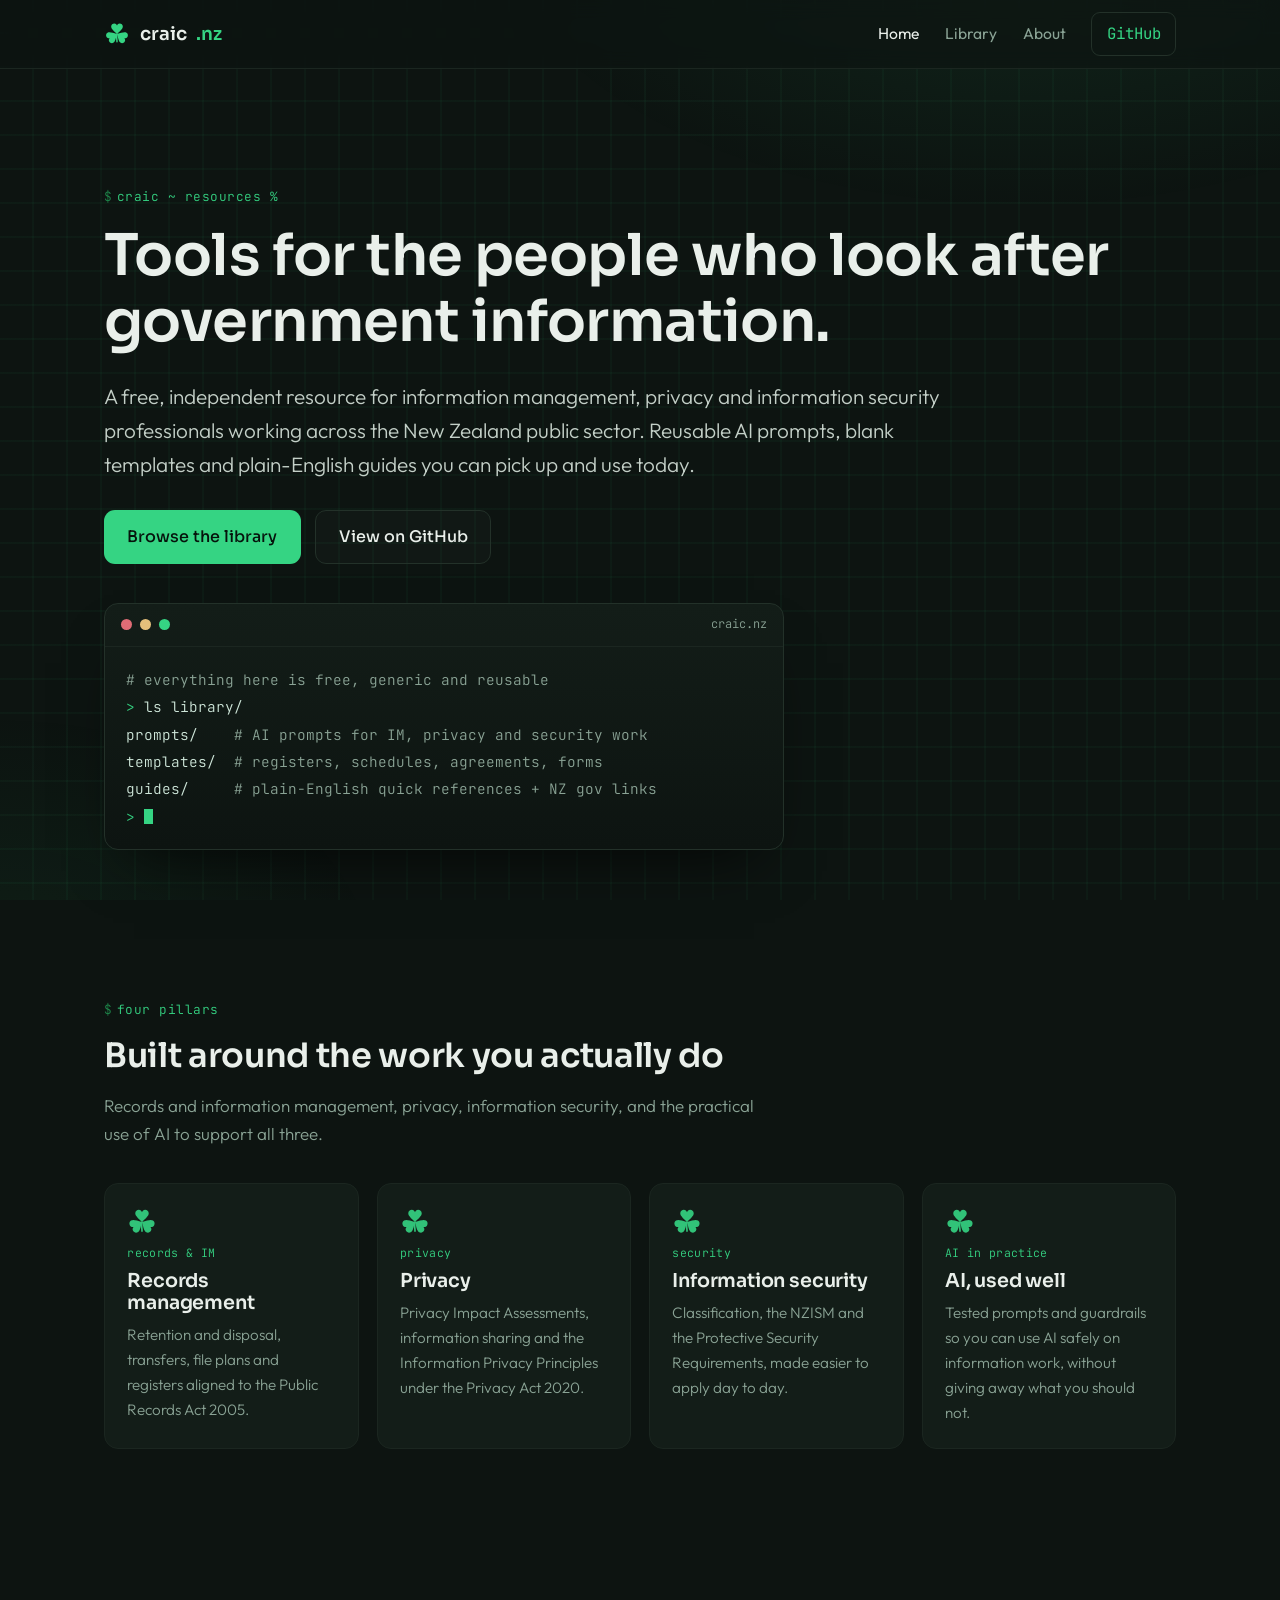
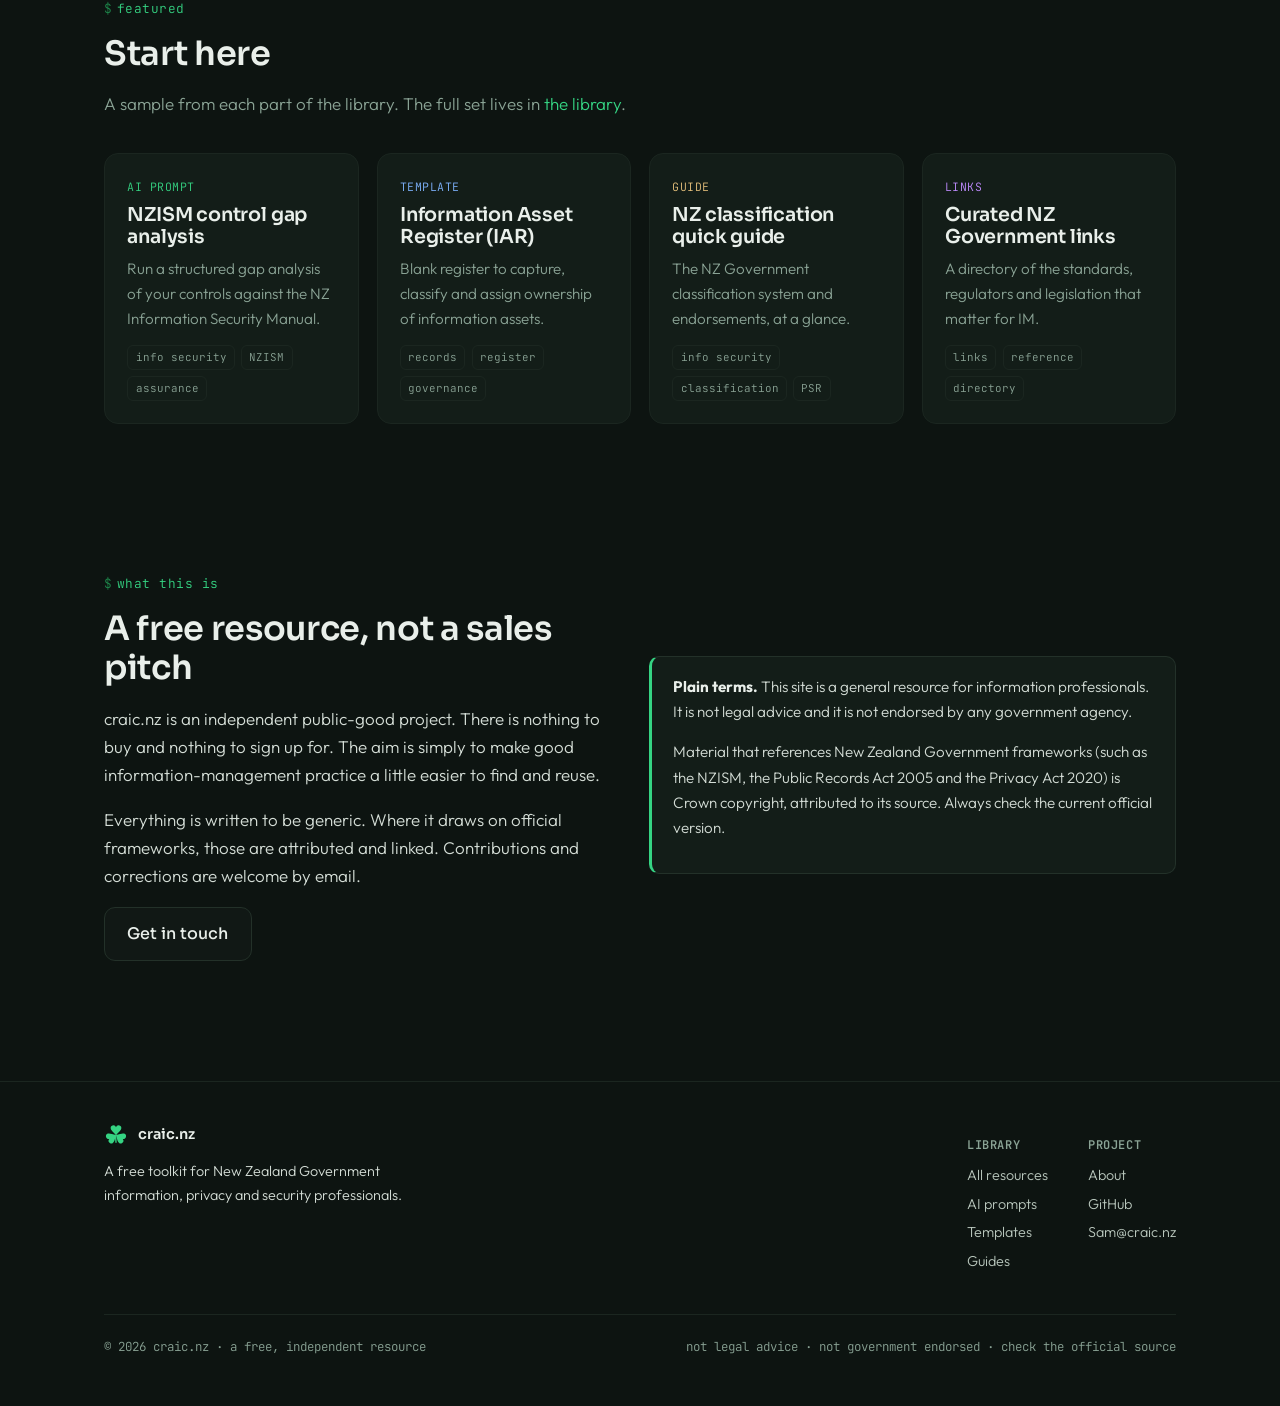
==== index.html @ b35b85fa "craic.nz site and resource library" ====
<!doctype html>
<html lang="en-NZ">
<head>
<meta charset="utf-8">
<meta name="viewport" content="width=device-width, initial-scale=1">
<title>craic.nz — a free toolkit for NZ Government information professionals</title>
<meta name="description" content="A free, independent resource for information management, privacy and information security professionals in the New Zealand public sector. AI prompts, templates and plain-English guides.">
<link rel="icon" href="assets/img/craic-favicon.svg">
<meta property="og:title" content="craic.nz — information management toolkit">
<meta property="og:description" content="Free AI prompts, templates and guides for NZ Government information, privacy and security professionals.">
<meta property="og:type" content="website">
<meta property="og:url" content="https://craic.nz/">
<meta property="og:image" content="https://craic.nz/assets/img/craic-social-share.png">
<meta name="twitter:card" content="summary_large_image">
<link rel="preconnect" href="https://fonts.googleapis.com">
<link rel="preconnect" href="https://fonts.gstatic.com" crossorigin>
<link href="https://fonts.googleapis.com/css2?family=Sora:wght@500;600&family=Outfit:wght@300;400;500&family=JetBrains+Mono:wght@400;500&display=swap" rel="stylesheet">
<link rel="stylesheet" href="assets/css/style.css">
</head>
<body>
<header class="site-header">
  <div class="wrap nav">
    <a class="brand" href="index.html"><img src="assets/img/craic-shamrock-emerald.svg" alt=""> craic<span class="tld">.nz</span></a>
    <button class="nav-toggle" aria-label="Menu">&#9776;</button>
    <nav class="nav-links">
      <a href="index.html" class="active">Home</a>
      <a href="library.html">Library</a>
      <a href="about.html">About</a>
      <a class="nav-cta" href="https://github.com/craic-nz/craic" target="_blank" rel="noopener">GitHub</a>
    </nav>
  </div>
</header>

<main>
  <section class="hero">
    <div class="wrap">
      <span class="kicker mono">craic ~ resources %</span>
      <h1>Tools for the people who look after government information.</h1>
      <p class="lead">A free, independent resource for information management, privacy and information security professionals working across the New Zealand public sector. Reusable AI prompts, blank templates and plain-English guides you can pick up and use today.</p>
      <div class="hero-actions">
        <a class="btn btn-primary" href="library.html">Browse the library</a>
        <a class="btn btn-ghost" href="https://github.com/craic-nz/craic" target="_blank" rel="noopener">View on GitHub</a>
      </div>

      <div class="terminal" aria-hidden="true">
        <div class="terminal-bar"><i></i><i></i><i></i><span>craic.nz</span></div>
        <div class="terminal-body">
<span class="c"># everything here is free, generic and reusable</span><br>
<span class="g">&gt;</span> ls library/<br>
prompts/&nbsp;&nbsp;&nbsp;&nbsp;<span class="c"># AI prompts for IM, privacy and security work</span><br>
templates/&nbsp;&nbsp;<span class="c"># registers, schedules, agreements, forms</span><br>
guides/&nbsp;&nbsp;&nbsp;&nbsp;&nbsp;<span class="c"># plain-English quick references + NZ gov links</span><br>
<span class="g">&gt;</span> <span class="cursor"></span>
        </div>
      </div>
    </div>
  </section>

  <section>
    <div class="wrap">
      <div class="section-head">
        <span class="kicker mono">four pillars</span>
        <h2>Built around the work you actually do</h2>
        <p>Records and information management, privacy, information security, and the practical use of AI to support all three.</p>
      </div>
      <div class="grid grid-4">
        <div class="card">
          <img class="mark" src="assets/img/craic-shamrock-emerald.svg" alt="">
          <span class="tag">records &amp; IM</span>
          <h3>Records management</h3>
          <p>Retention and disposal, transfers, file plans and registers aligned to the Public Records Act 2005.</p>
        </div>
        <div class="card">
          <img class="mark" src="assets/img/craic-shamrock-emerald.svg" alt="">
          <span class="tag">privacy</span>
          <h3>Privacy</h3>
          <p>Privacy Impact Assessments, information sharing and the Information Privacy Principles under the Privacy Act 2020.</p>
        </div>
        <div class="card">
          <img class="mark" src="assets/img/craic-shamrock-emerald.svg" alt="">
          <span class="tag">security</span>
          <h3>Information security</h3>
          <p>Classification, the NZISM and the Protective Security Requirements, made easier to apply day to day.</p>
        </div>
        <div class="card">
          <img class="mark" src="assets/img/craic-shamrock-emerald.svg" alt="">
          <span class="tag">AI in practice</span>
          <h3>AI, used well</h3>
          <p>Tested prompts and guardrails so you can use AI safely on information work, without giving away what you should not.</p>
        </div>
      </div>
    </div>
  </section>

  <section>
    <div class="wrap">
      <div class="section-head">
        <span class="kicker mono">featured</span>
        <h2>Start here</h2>
        <p>A sample from each part of the library. The full set lives in <a href="library.html">the library</a>.</p>
      </div>
      <div class="grid grid-4" data-featured></div>
    </div>
  </section>

  <section>
    <div class="wrap">
      <div class="grid grid-2" style="align-items:center;">
        <div>
          <span class="kicker mono">what this is</span>
          <h2>A free resource, not a sales pitch</h2>
          <p>craic.nz is an independent public-good project. There is nothing to buy and nothing to sign up for. The aim is simply to make good information-management practice a little easier to find and reuse.</p>
          <p>Everything is written to be generic. Where it draws on official frameworks, those are attributed and linked. Contributions and corrections are welcome by email.</p>
          <a class="btn btn-ghost" href="mailto:Sam@craic.nz">Get in touch</a>
        </div>
        <div class="callout">
          <p><strong>Plain terms.</strong> This site is a general resource for information professionals. It is not legal advice and it is not endorsed by any government agency.</p>
          <p>Material that references New Zealand Government frameworks (such as the NZISM, the Public Records Act 2005 and the Privacy Act 2020) is Crown copyright, attributed to its source. Always check the current official version.</p>
        </div>
      </div>
    </div>
  </section>
</main>

<footer class="site-footer">
  <div class="wrap">
    <div class="footer-grid">
      <div>
        <div class="footer-brand"><img src="assets/img/craic-shamrock-emerald.svg" alt=""> craic.nz</div>
        <p style="margin-top:.8rem; max-width:34ch;">A free toolkit for New Zealand Government information, privacy and security professionals.</p>
      </div>
      <div class="footer-links">
        <div>
          <h4>Library</h4>
          <a href="library.html">All resources</a>
          <a href="library.html">AI prompts</a>
          <a href="library.html">Templates</a>
          <a href="library.html">Guides</a>
        </div>
        <div>
          <h4>Project</h4>
          <a href="about.html">About</a>
          <a href="https://github.com/craic-nz/craic" target="_blank" rel="noopener">GitHub</a>
          <a href="mailto:Sam@craic.nz">Sam@craic.nz</a>
        </div>
      </div>
    </div>
    <div class="footer-bottom">
      <span>&copy; <span data-year>2026</span> craic.nz &middot; a free, independent resource</span>
      <span>not legal advice &middot; not government endorsed &middot; check the official source</span>
    </div>
  </div>
</footer>

<script src="assets/js/resources.js"></script>
<script src="assets/js/main.js"></script>
</body>
</html>
---- assets/css/style.css ----
/* craic.nz — terminal direction
   Emerald #35D483 / Shamrock #1E8A4C / Surface #131D18 / Void #0D1411 / Mist #E9EFEA
   Sora (display) · Outfit (body) · JetBrains Mono (labels/code) */

:root {
  --emerald: #35D483;
  --shamrock: #1E8A4C;
  --surface: #131D18;
  --surface-2: #18241e;
  --void: #0D1411;
  --mist: #E9EFEA;
  --muted: #8aa395;
  --line: #233129;
  --line-soft: #1b2620;
  --glow: 0 0 0 1px rgba(53,212,131,.18), 0 18px 50px -20px rgba(53,212,131,.25);
  --radius: 14px;
  --maxw: 1120px;
  --font-display: "Sora", system-ui, sans-serif;
  --font-body: "Outfit", system-ui, sans-serif;
  --font-mono: "JetBrains Mono", ui-monospace, "SF Mono", Menlo, monospace;
}

* { box-sizing: border-box; }
html { scroll-behavior: smooth; }
body {
  margin: 0;
  background: var(--void);
  color: var(--mist);
  font-family: var(--font-body);
  font-weight: 300;
  font-size: 17px;
  line-height: 1.65;
  -webkit-font-smoothing: antialiased;
  text-rendering: optimizeLegibility;
}

/* subtle background grid + glow */
body::before {
  content: "";
  position: fixed;
  inset: 0;
  background:
    radial-gradient(900px 500px at 80% -10%, rgba(53,212,131,.10), transparent 60%),
    radial-gradient(700px 500px at 0% 110%, rgba(30,138,76,.10), transparent 55%),
    linear-gradient(transparent 95%, rgba(53,212,131,.04) 0) 0 0 / 100% 34px,
    linear-gradient(90deg, transparent 95%, rgba(53,212,131,.04) 0) 0 0 / 34px 100%;
  pointer-events: none;
  z-index: 0;
}
main, header, footer { position: relative; z-index: 1; }

a { color: var(--emerald); text-decoration: none; }
a:hover { text-decoration: underline; text-underline-offset: 3px; }

h1, h2, h3, h4 { font-family: var(--font-display); font-weight: 600; line-height: 1.15; letter-spacing: -.01em; color: var(--mist); }
h1 { font-size: clamp(2.2rem, 5vw, 3.6rem); margin: 0 0 .4em; }
h2 { font-size: clamp(1.5rem, 3vw, 2.1rem); margin: 0 0 .5em; }
h3 { font-size: 1.2rem; margin: 0 0 .4em; }
p { margin: 0 0 1em; color: #d4ddd6; }

.wrap { max-width: var(--maxw); margin: 0 auto; padding: 0 24px; }
.mono { font-family: var(--font-mono); }

/* prompt label e.g. "craic ~ resources %" */
.kicker {
  font-family: var(--font-mono);
  font-size: .8rem;
  letter-spacing: .04em;
  color: var(--emerald);
  text-transform: lowercase;
  display: inline-flex;
  align-items: center;
  gap: .5ch;
  margin-bottom: 1rem;
}
.kicker::before { content: "$"; color: var(--shamrock); }

/* ---------- header ---------- */
.site-header {
  position: sticky; top: 0;
  backdrop-filter: blur(10px);
  background: rgba(13,20,17,.72);
  border-bottom: 1px solid var(--line-soft);
}
.nav { display: flex; align-items: center; justify-content: space-between; height: 68px; }
.brand { display: flex; align-items: center; gap: .6rem; font-family: var(--font-display); font-weight: 600; font-size: 1.15rem; color: var(--mist); }
.brand:hover { text-decoration: none; }
.brand img { width: 26px; height: 26px; display: block; }
.brand .tld { color: var(--emerald); }
.nav-links { display: flex; align-items: center; gap: 1.6rem; }
.nav-links a { color: var(--muted); font-size: .98rem; font-weight: 400; }
.nav-links a:hover, .nav-links a.active { color: var(--mist); text-decoration: none; }
.nav-cta {
  font-family: var(--font-mono); font-size: .85rem;
  border: 1px solid var(--line); padding: .5rem .9rem; border-radius: 9px;
  color: var(--emerald) !important;
}
.nav-cta:hover { border-color: var(--emerald); box-shadow: var(--glow); text-decoration: none !important; }
.nav-toggle { display: none; background: none; border: 0; color: var(--mist); font-size: 1.6rem; cursor: pointer; }

/* ---------- hero ---------- */
.hero { padding: clamp(3.5rem, 9vw, 7rem) 0 clamp(2.5rem, 6vw, 4.5rem); }
.hero .lead { font-size: clamp(1.05rem, 2.2vw, 1.3rem); color: #c3cfc7; max-width: 60ch; }
.hero-actions { display: flex; flex-wrap: wrap; gap: .9rem; margin-top: 1.8rem; }

.btn {
  font-family: var(--font-display); font-weight: 500; font-size: 1rem;
  padding: .8rem 1.4rem; border-radius: 11px; cursor: pointer; display: inline-flex; align-items: center; gap: .5rem;
  border: 1px solid transparent; transition: .18s ease;
}
.btn:hover { text-decoration: none; transform: translateY(-1px); }
.btn-primary { background: var(--emerald); color: #06130c; }
.btn-primary:hover { box-shadow: var(--glow); }
.btn-ghost { border-color: var(--line); color: var(--mist); background: rgba(255,255,255,.02); }
.btn-ghost:hover { border-color: var(--emerald); }

/* terminal flourish */
.terminal {
  margin-top: 2.4rem;
  border: 1px solid var(--line);
  border-radius: var(--radius);
  background: linear-gradient(180deg, var(--surface), var(--void));
  box-shadow: 0 30px 60px -30px rgba(0,0,0,.8);
  overflow: hidden;
  max-width: 680px;
}
.terminal-bar { display: flex; align-items: center; gap: .5rem; padding: .7rem 1rem; border-bottom: 1px solid var(--line-soft); }
.terminal-bar i { width: 11px; height: 11px; border-radius: 50%; display: inline-block; background: #2b3a31; }
.terminal-bar i:nth-child(1){ background:#e06c75; } .terminal-bar i:nth-child(2){ background:#e5c07b; } .terminal-bar i:nth-child(3){ background:var(--emerald); }
.terminal-bar span { margin-left: auto; font-family: var(--font-mono); font-size: .75rem; color: var(--muted); }
.terminal-body { padding: 1.2rem 1.3rem; font-family: var(--font-mono); font-size: .9rem; line-height: 1.9; color: #cfe7da; }
.terminal-body .c { color: var(--muted); }
.terminal-body .g { color: var(--emerald); }
.terminal-body .cursor { display:inline-block; width:9px; height:1.05em; background:var(--emerald); vertical-align:-2px; animation: blink 1.1s steps(1) infinite; }
@keyframes blink { 50% { opacity: 0; } }

/* ---------- sections ---------- */
section { padding: clamp(2.5rem, 6vw, 4.5rem) 0; }
.section-head { max-width: 60ch; margin-bottom: 2.2rem; }
.section-head p { color: var(--muted); }

/* pillar grid */
.grid { display: grid; gap: 18px; }
.grid-4 { grid-template-columns: repeat(4, 1fr); }
.grid-3 { grid-template-columns: repeat(3, 1fr); }
.grid-2 { grid-template-columns: repeat(2, 1fr); }

.card {
  background: var(--surface);
  border: 1px solid var(--line-soft);
  border-radius: var(--radius);
  padding: 1.4rem;
  transition: .18s ease;
  display: flex; flex-direction: column;
}
.card:hover { border-color: var(--line); transform: translateY(-2px); box-shadow: 0 20px 40px -28px rgba(0,0,0,.9); }
.card .tag { font-family: var(--font-mono); font-size: .72rem; color: var(--emerald); letter-spacing: .03em; }
.card h3 { margin-top: .5rem; }
.card p { color: var(--muted); font-size: .95rem; margin-bottom: 0; }
.card .mark { width: 30px; height: 30px; opacity: .9; margin-bottom: .4rem; }
.card-link::after { content: " \2192"; }

/* resource catalogue */
.toolbar { display: flex; flex-wrap: wrap; gap: .8rem; align-items: center; margin-bottom: 1.8rem; }
.search {
  flex: 1; min-width: 240px;
  background: var(--surface); border: 1px solid var(--line); border-radius: 10px;
  padding: .7rem 1rem; color: var(--mist); font-family: var(--font-mono); font-size: .9rem;
}
.search:focus { outline: none; border-color: var(--emerald); box-shadow: var(--glow); }
.filters { display: flex; gap: .5rem; flex-wrap: wrap; }
.chip {
  font-family: var(--font-mono); font-size: .8rem; color: var(--muted);
  border: 1px solid var(--line); background: transparent; border-radius: 999px;
  padding: .45rem .9rem; cursor: pointer; transition: .15s;
}
.chip:hover { color: var(--mist); border-color: var(--line); }
.chip.active { color: #06130c; background: var(--emerald); border-color: var(--emerald); }

.res-card { cursor: pointer; }
.res-card .cat { font-family: var(--font-mono); font-size: .72rem; letter-spacing: .04em; text-transform: uppercase; }
.cat-prompt { color: var(--emerald); }
.cat-template { color: #7fb4ff; }
.cat-guide { color: #e5c07b; }
.cat-link { color: #c08cff; }
.res-card .tags { margin-top: auto; padding-top: .9rem; display: flex; gap: .4rem; flex-wrap: wrap; }
.res-card .tags span { font-family: var(--font-mono); font-size: .68rem; color: var(--muted); border: 1px solid var(--line-soft); border-radius: 6px; padding: .15rem .45rem; }
.empty { color: var(--muted); font-family: var(--font-mono); padding: 2rem 0; }

/* ---------- doc viewer ---------- */
.doc-layout { display: grid; grid-template-columns: 1fr; gap: 2rem; padding-top: 2.5rem; }
.doc-actions { display: flex; flex-wrap: wrap; gap: .7rem; margin: 1rem 0 2rem; }
.doc-actions a, .doc-actions button {
  font-family: var(--font-mono); font-size: .82rem; color: var(--mist);
  border: 1px solid var(--line); background: var(--surface); border-radius: 9px; padding: .5rem .9rem; cursor: pointer;
}
.doc-actions a:hover, .doc-actions button:hover { border-color: var(--emerald); text-decoration: none; }
.markdown { max-width: 80ch; }
.markdown h1 { font-size: 2rem; margin-top: 0; }
.markdown h2 { margin-top: 2rem; padding-bottom: .3rem; border-bottom: 1px solid var(--line-soft); }
.markdown h3 { margin-top: 1.6rem; color: var(--emerald); }
.markdown blockquote { border-left: 3px solid var(--shamrock); margin: 1rem 0; padding: .3rem 1rem; color: var(--muted); background: rgba(255,255,255,.02); border-radius: 0 8px 8px 0; }
.markdown code { font-family: var(--font-mono); font-size: .88em; background: var(--surface-2); padding: .12em .4em; border-radius: 5px; color: #cfe7da; }
.markdown pre { background: #0a0f0c; border: 1px solid var(--line); border-radius: 10px; padding: 1.1rem 1.2rem; overflow-x: auto; }
.markdown pre code { background: none; padding: 0; color: #d7e7dd; line-height: 1.6; }
.markdown table { border-collapse: collapse; width: 100%; margin: 1.2rem 0; font-size: .92rem; }
.markdown th, .markdown td { border: 1px solid var(--line); padding: .55rem .7rem; text-align: left; vertical-align: top; }
.markdown th { background: var(--surface-2); font-family: var(--font-display); font-weight: 500; }
.markdown ul, .markdown ol { padding-left: 1.3rem; }
.markdown li { margin: .3rem 0; }
.markdown hr { border: 0; border-top: 1px solid var(--line-soft); margin: 2rem 0; }
.markdown a { text-decoration: underline; text-underline-offset: 2px; }

/* ---------- callout / disclaimer ---------- */
.callout {
  border: 1px solid var(--line); border-left: 3px solid var(--emerald);
  background: var(--surface); border-radius: 10px; padding: 1.1rem 1.3rem; color: var(--muted); font-size: .95rem;
}
.callout strong { color: var(--mist); }

/* ---------- footer ---------- */
.site-footer { border-top: 1px solid var(--line-soft); margin-top: 3rem; padding: 2.6rem 0 3rem; color: var(--muted); font-size: .9rem; }
.footer-grid { display: flex; flex-wrap: wrap; gap: 2rem; justify-content: space-between; }
.footer-brand { display: flex; align-items: center; gap: .6rem; color: var(--mist); font-family: var(--font-display); font-weight: 600; }
.footer-brand img { width: 24px; height: 24px; }
.footer-links { display: flex; gap: 2.5rem; flex-wrap: wrap; }
.footer-links h4 { font-family: var(--font-mono); font-size: .75rem; text-transform: uppercase; letter-spacing: .05em; color: var(--muted); margin-bottom: .7rem; }
.footer-links a { display: block; color: #b9c7bd; font-size: .9rem; margin: .3rem 0; }
.footer-bottom { margin-top: 2.2rem; padding-top: 1.4rem; border-top: 1px solid var(--line-soft); display: flex; flex-wrap: wrap; gap: .6rem 1.5rem; justify-content: space-between; font-family: var(--font-mono); font-size: .78rem; }

/* ---------- responsive ---------- */
@media (max-width: 860px) {
  .grid-4 { grid-template-columns: repeat(2, 1fr); }
  .grid-3 { grid-template-columns: repeat(2, 1fr); }
}
@media (max-width: 640px) {
  .nav-links { position: fixed; inset: 68px 0 auto 0; flex-direction: column; align-items: flex-start;
    gap: 0; background: var(--surface); border-bottom: 1px solid var(--line); padding: .5rem 24px 1.2rem; display: none; }
  .nav-links.open { display: flex; }
  .nav-links a { padding: .7rem 0; width: 100%; }
  .nav-toggle { display: block; }
  .grid-4, .grid-3, .grid-2 { grid-template-columns: 1fr; }
  body { font-size: 16px; }
}
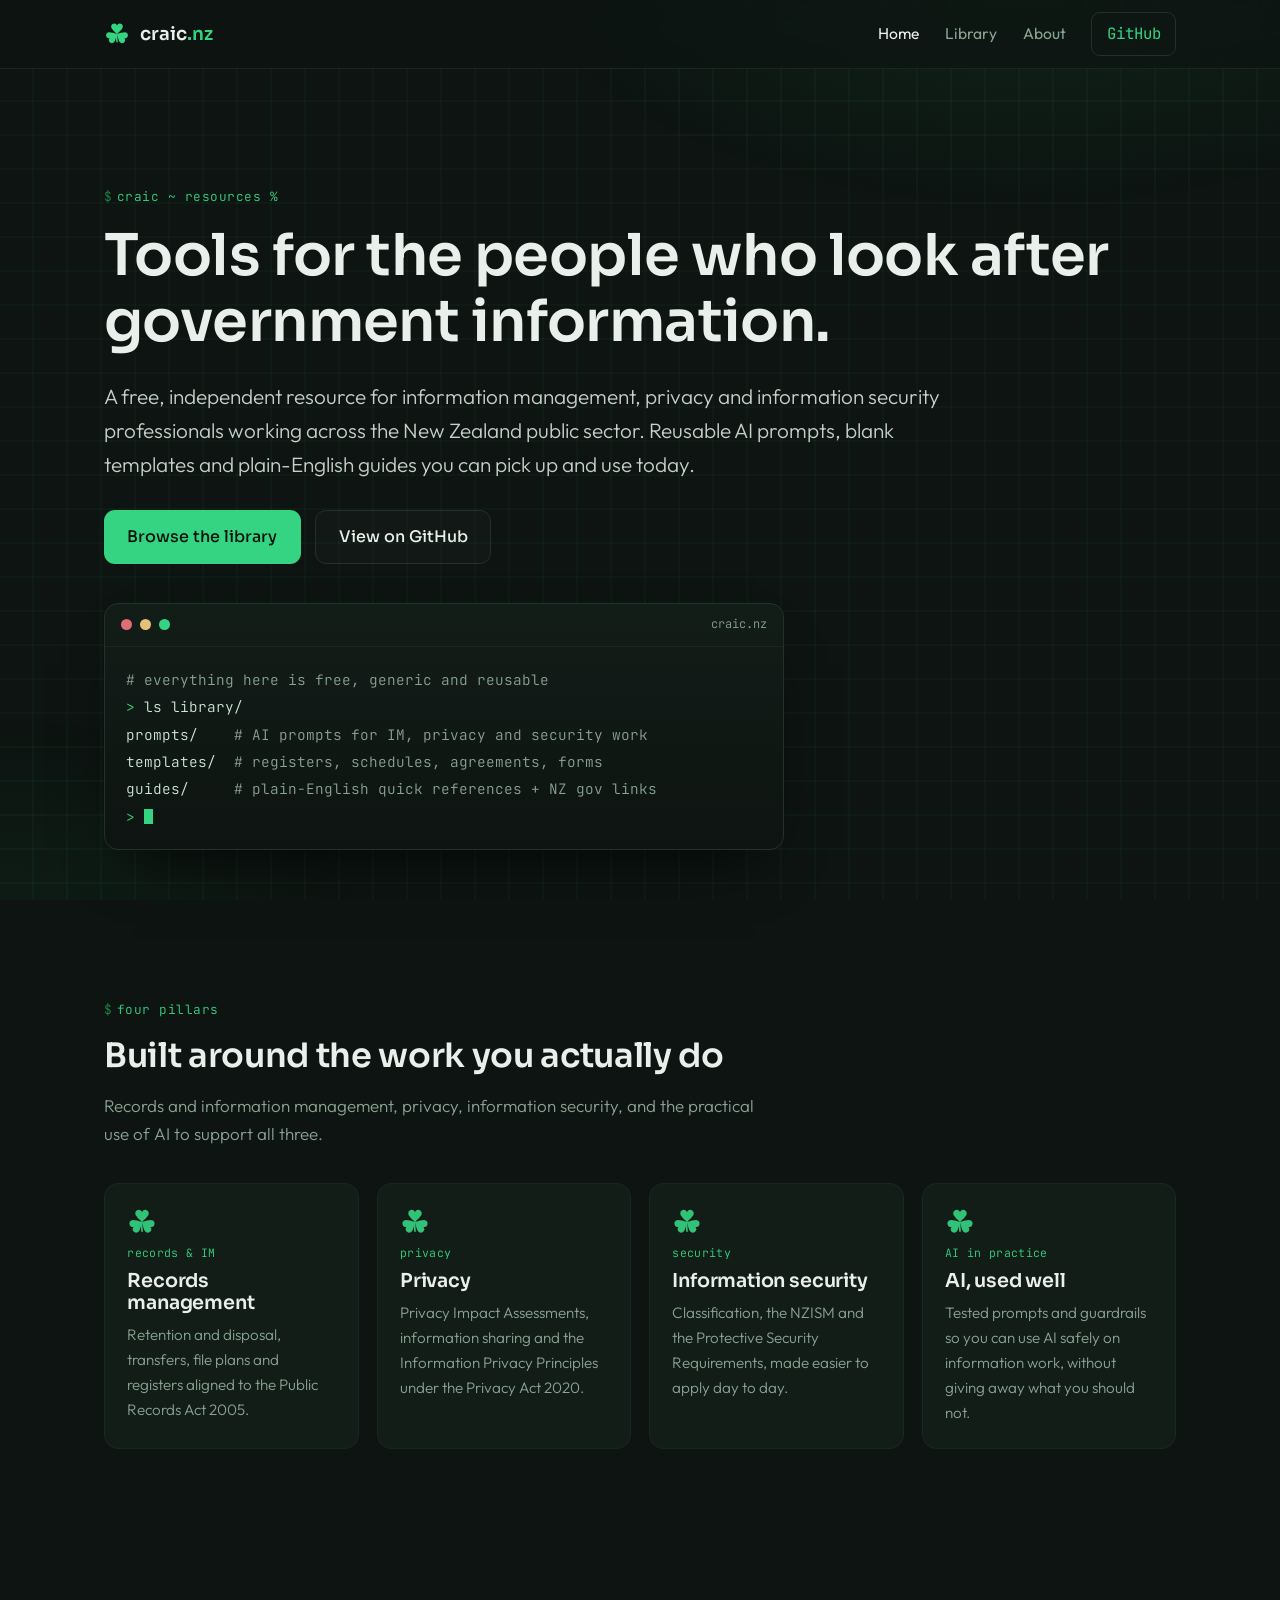
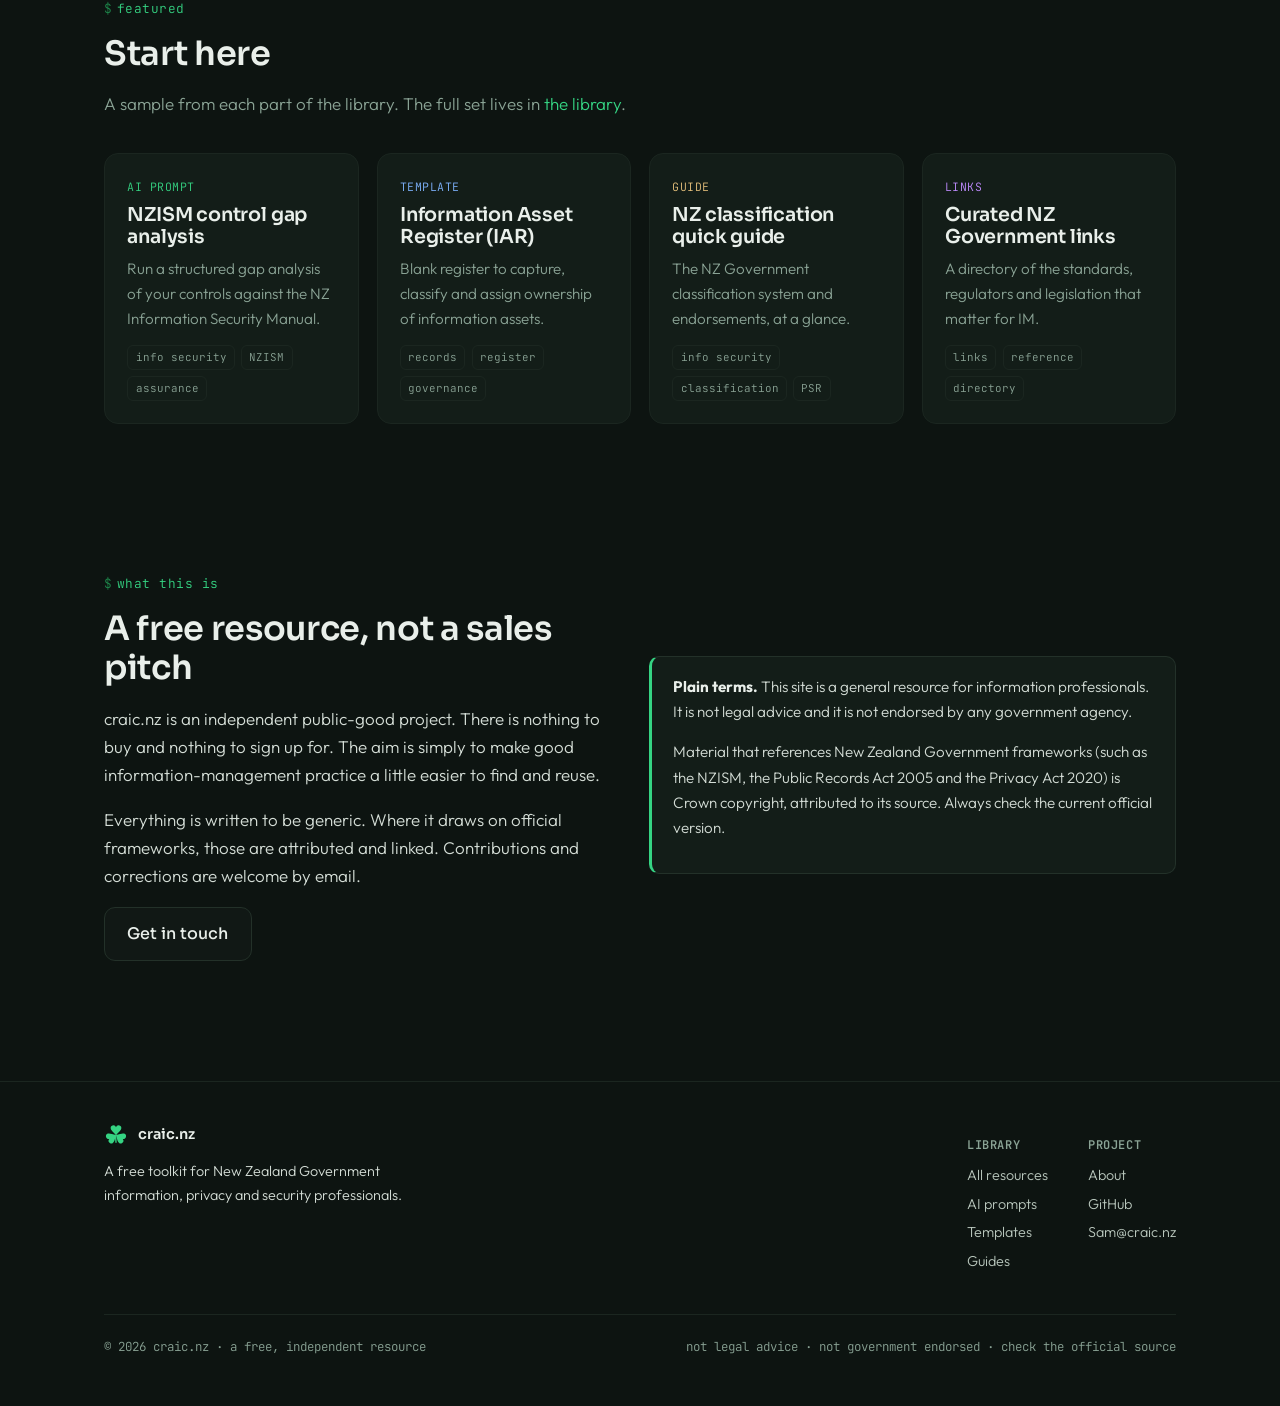
==== commit 12e65373: "Mobile-friendly refinements + tighten craic.nz wordmark" ====
--- a/index.html
+++ b/index.html
@@ -20,7 +20,7 @@
 <body>
 <header class="site-header">
   <div class="wrap nav">
-    <a class="brand" href="index.html"><img src="assets/img/craic-shamrock-emerald.svg" alt=""> craic<span class="tld">.nz</span></a>
+    <a class="brand" href="index.html"><img src="assets/img/craic-shamrock-emerald.svg" alt=""> <span class="word">craic<span class="tld">.nz</span></span></a>
     <button class="nav-toggle" aria-label="Menu">&#9776;</button>
     <nav class="nav-links">
       <a href="index.html" class="active">Home</a>
--- a/assets/css/style.css
+++ b/assets/css/style.css
@@ -21,7 +21,7 @@
 }
 
 * { box-sizing: border-box; }
-html { scroll-behavior: smooth; }
+html { scroll-behavior: smooth; -webkit-text-size-adjust: 100%; text-size-adjust: 100%; }
 body {
   margin: 0;
   background: var(--void);
@@ -242,3 +242,25 @@
   .grid-4, .grid-3, .grid-2 { grid-template-columns: 1fr; }
   body { font-size: 16px; }
 }
+
+/* ---------- brand wordmark (keep craic + .nz tight) ---------- */
+.brand .word { white-space: nowrap; }
+
+/* ---------- mobile-safe wide tables ---------- */
+.table-scroll { overflow-x: auto; -webkit-overflow-scrolling: touch; margin: 1.2rem 0; }
+.table-scroll table { margin: 0; }
+.markdown { overflow-wrap: break-word; }
+
+/* ---------- mobile refinements ---------- */
+@media (max-width: 640px) {
+  body { overflow-x: clip; }
+  .wrap { padding: 0 18px; }
+  .hero { padding-top: 2.4rem; }
+  .terminal { margin-top: 1.8rem; }
+  .terminal-body { font-size: .74rem; line-height: 1.85; overflow-x: auto; }
+  .doc-layout { padding-top: 1.6rem; }
+  .markdown table { font-size: .82rem; }
+  .markdown pre { font-size: .8rem; }
+  .footer-links { gap: 1.6rem; }
+  .hero-actions .btn { flex: 1 1 auto; justify-content: center; }
+}
